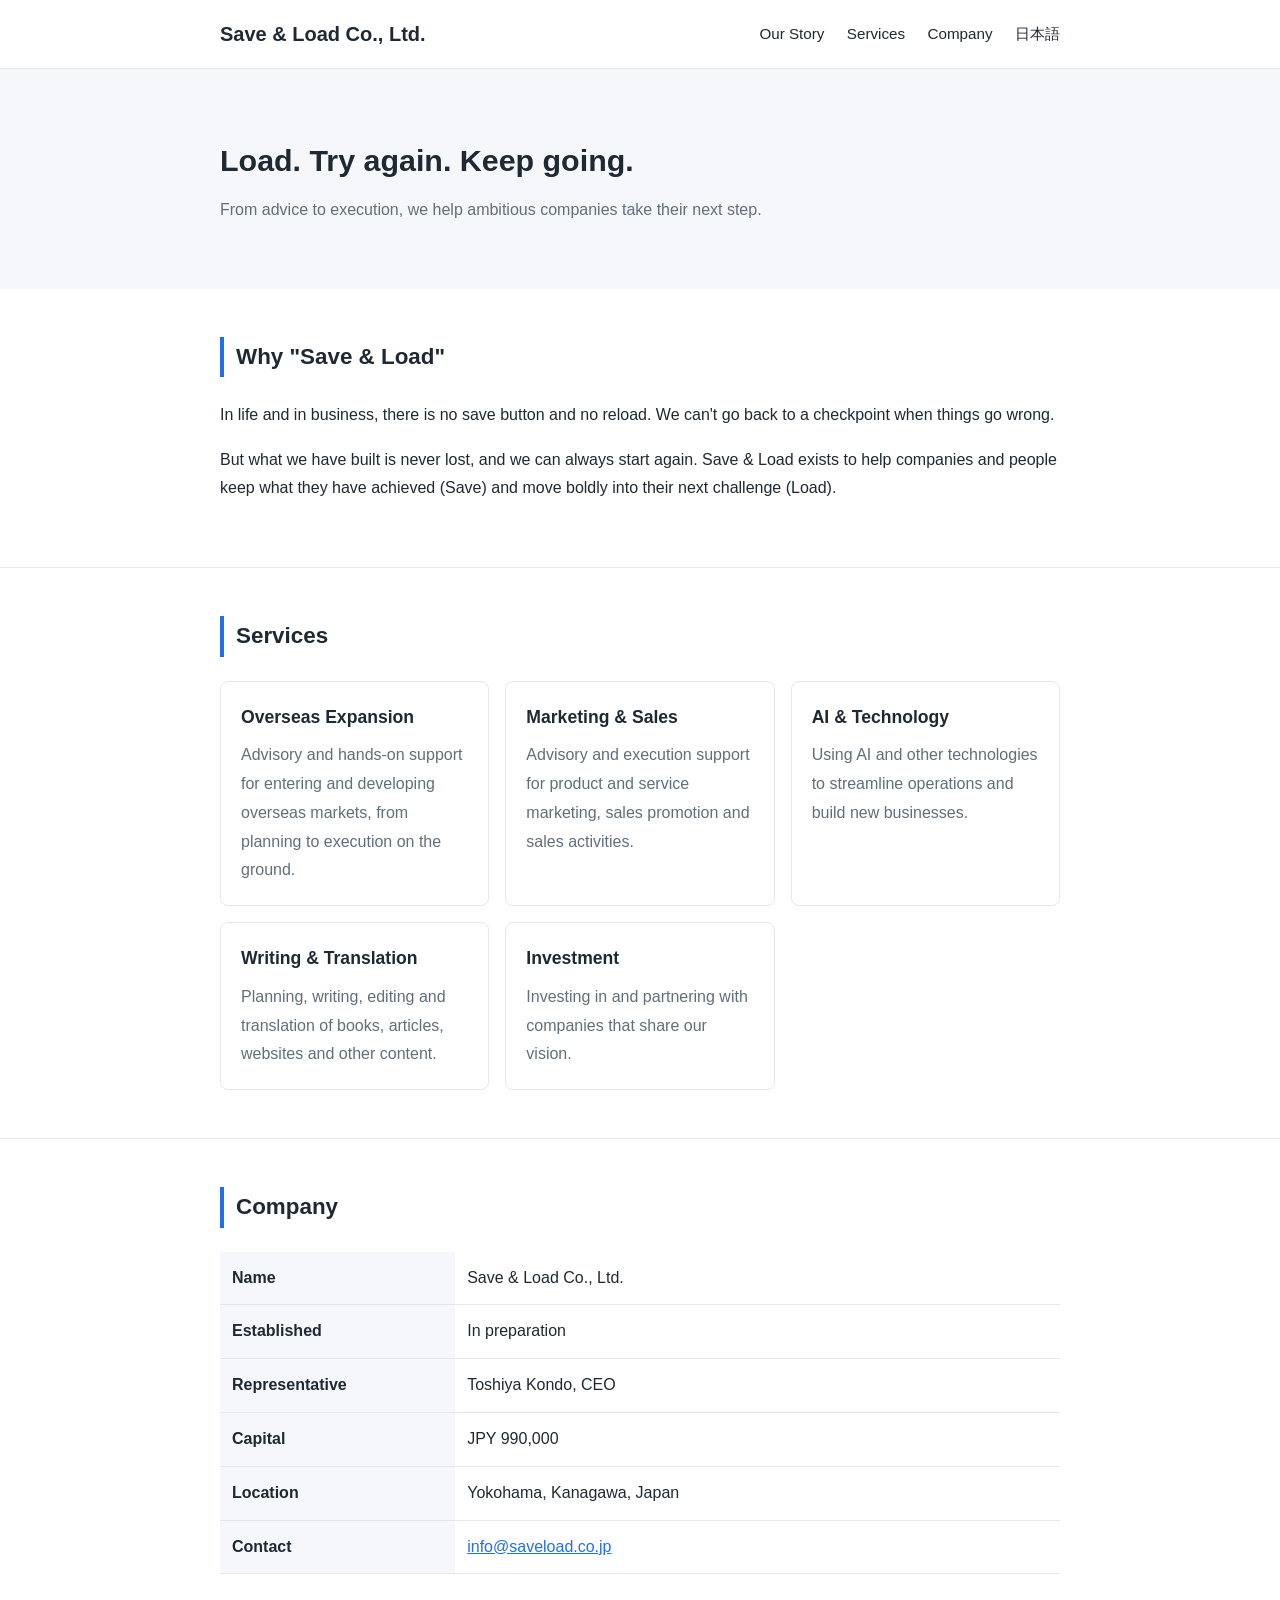
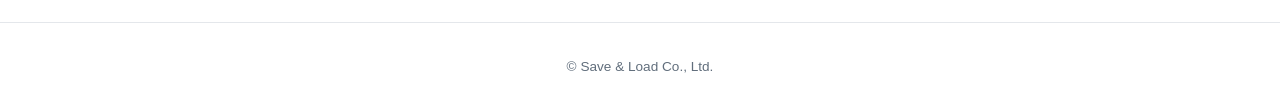
==== en/index.html @ 1bdacc50 "Add files via upload" ====
<!DOCTYPE html>
<html lang="en">
<head>
<meta charset="UTF-8">
<meta name="viewport" content="width=device-width,initial-scale=1">
<title>Save &amp; Load Co., Ltd.</title>
<meta name="description" content="Save & Load Co., Ltd. provides advisory and hands-on execution support for overseas expansion, marketing and sales, AI-driven efficiency and business development, and writing, editing and translation.">
<link rel="alternate" hreflang="ja" href="/">
<link rel="stylesheet" href="/style.css">
</head>
<body>
<header>
  <div class="wrap">
    <a class="logo" href="/en/">Save &amp; Load Co., Ltd.</a>
    <nav>
      <a href="#concept">Our Story</a>
      <a href="#business">Services</a>
      <a href="#about">Company</a>
      <a href="/">日本語</a>
    </nav>
  </div>
</header>

<div class="hero">
  <div class="wrap">
    <h1>Load. Try again. Keep going.</h1>
    <p>From advice to execution, we help ambitious companies take their next step.</p>
  </div>
</div>

<main>
  <section id="concept">
    <div class="wrap">
      <h2>Why "Save &amp; Load"</h2>
      <p>In life and in business, there is no save button and no reload. We can't go back to a checkpoint when things go wrong.</p>
      <p>But what we have built is never lost, and we can always start again. Save &amp; Load exists to help companies and people keep what they have achieved (Save) and move boldly into their next challenge (Load).</p>
    </div>
  </section>

  <section id="business">
    <div class="wrap">
      <h2>Services</h2>
      <div class="cards">
        <div class="card"><h3>Overseas Expansion</h3><p>Advisory and hands-on support for entering and developing overseas markets, from planning to execution on the ground.</p></div>
        <div class="card"><h3>Marketing &amp; Sales</h3><p>Advisory and execution support for product and service marketing, sales promotion and sales activities.</p></div>
        <div class="card"><h3>AI &amp; Technology</h3><p>Using AI and other technologies to streamline operations and build new businesses.</p></div>
        <div class="card"><h3>Writing &amp; Translation</h3><p>Planning, writing, editing and translation of books, articles, websites and other content.</p></div>
        <div class="card"><h3>Investment</h3><p>Investing in and partnering with companies that share our vision.</p></div>
      </div>
    </div>
  </section>

  <section id="about">
    <div class="wrap">
      <h2>Company</h2>
      <table>
        <tr><th>Name</th><td>Save &amp; Load Co., Ltd.</td></tr>
        <tr><th>Established</th><td>In preparation</td></tr>
        <tr><th>Representative</th><td>Toshiya Kondo, CEO</td></tr>
        <tr><th>Capital</th><td>JPY 990,000</td></tr>
        <tr><th>Location</th><td>Yokohama, Kanagawa, Japan</td></tr>
        <tr><th>Contact</th><td><a href="mailto:info@saveload.co.jp">info@saveload.co.jp</a></td></tr>
      </table>
    </div>
  </section>
</main>

<footer>
  <div class="wrap">&copy; Save &amp; Load Co., Ltd.</div>
</footer>
</body>
</html>
---- style.css ----
:root{--fg:#1f2933;--muted:#616e7c;--line:#e4e7eb;--accent:#1f6feb;--bg:#fff;--soft:#f5f7fa}
*{box-sizing:border-box}
body{margin:0;font-family:"Hiragino Kaku Gothic ProN","Hiragino Sans","Noto Sans JP",Meiryo,sans-serif;color:var(--fg);background:var(--bg);line-height:1.8}
a{color:var(--accent)}
.wrap{max-width:880px;margin:0 auto;padding:0 20px}
header{border-bottom:1px solid var(--line)}
header .wrap{display:flex;justify-content:space-between;align-items:center;flex-wrap:wrap;gap:8px;padding-top:16px;padding-bottom:16px}
.logo{font-weight:700;font-size:1.25rem;text-decoration:none;color:var(--fg)}
nav a{margin-left:18px;text-decoration:none;color:var(--fg);font-size:.95rem}
nav a:hover{color:var(--accent)}
.hero{background:var(--soft);padding:64px 0}
.hero h1{margin:0 0 8px;font-size:1.9rem}
.hero p{margin:0;color:var(--muted)}
section{padding:48px 0;border-bottom:1px solid var(--line)}
h2{font-size:1.4rem;margin:0 0 24px;padding-left:12px;border-left:4px solid var(--accent)}
table{width:100%;border-collapse:collapse}
th,td{text-align:left;vertical-align:top;padding:12px;border-bottom:1px solid var(--line)}
th{width:28%;background:var(--soft);font-weight:600}
.cards{display:grid;grid-template-columns:repeat(auto-fit,minmax(240px,1fr));gap:16px}
.card{border:1px solid var(--line);border-radius:8px;padding:20px}
.card h3{margin:0 0 8px;font-size:1.1rem}
.card p{margin:0;color:var(--muted)}
.notice-list{list-style:none;padding:0;margin:0}
.notice-list li{display:flex;gap:16px;padding:14px 0;border-bottom:1px solid var(--line);flex-wrap:wrap}
.notice-list time{color:var(--muted);min-width:110px}
.note{font-size:.9rem;color:var(--muted)}
footer{padding:32px 0;color:var(--muted);font-size:.85rem;text-align:center}
@media(max-width:600px){th,td{display:block;width:100%}th{border-bottom:none}nav a{margin:0 14px 0 0}}
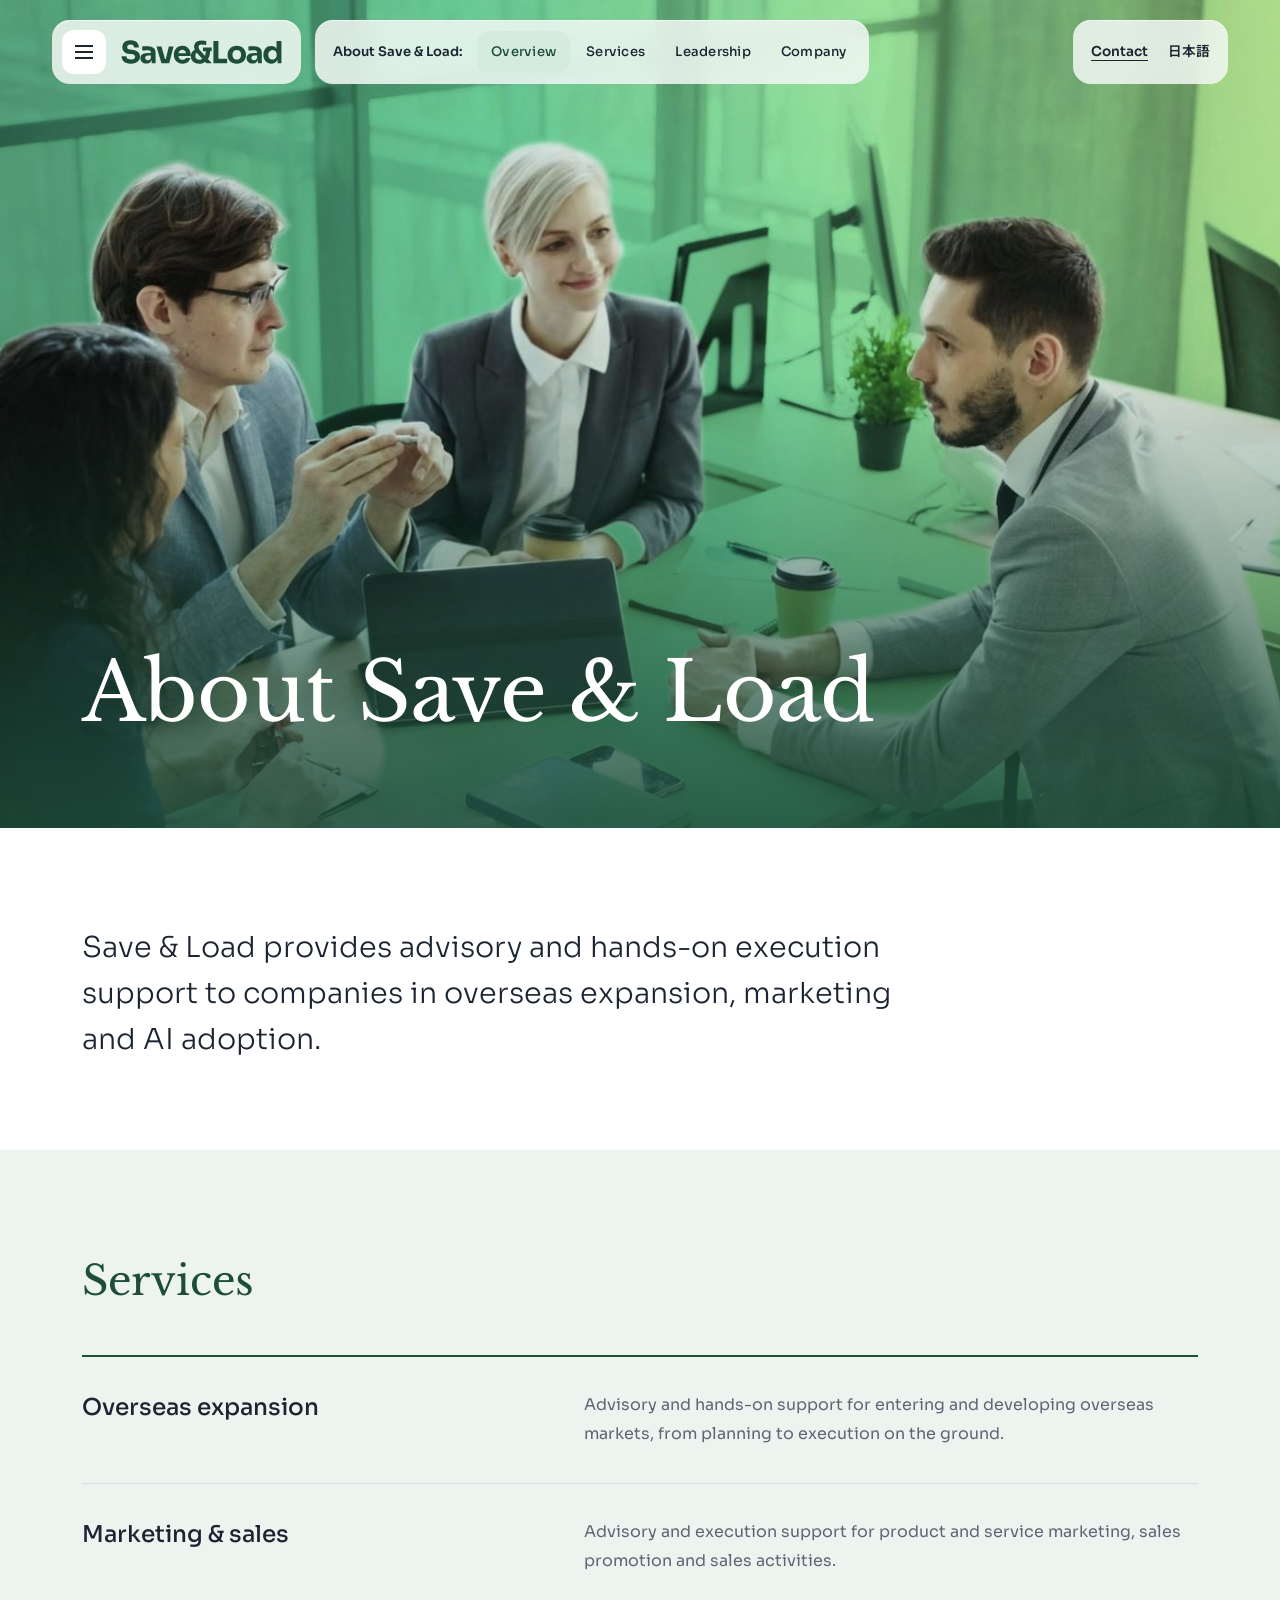
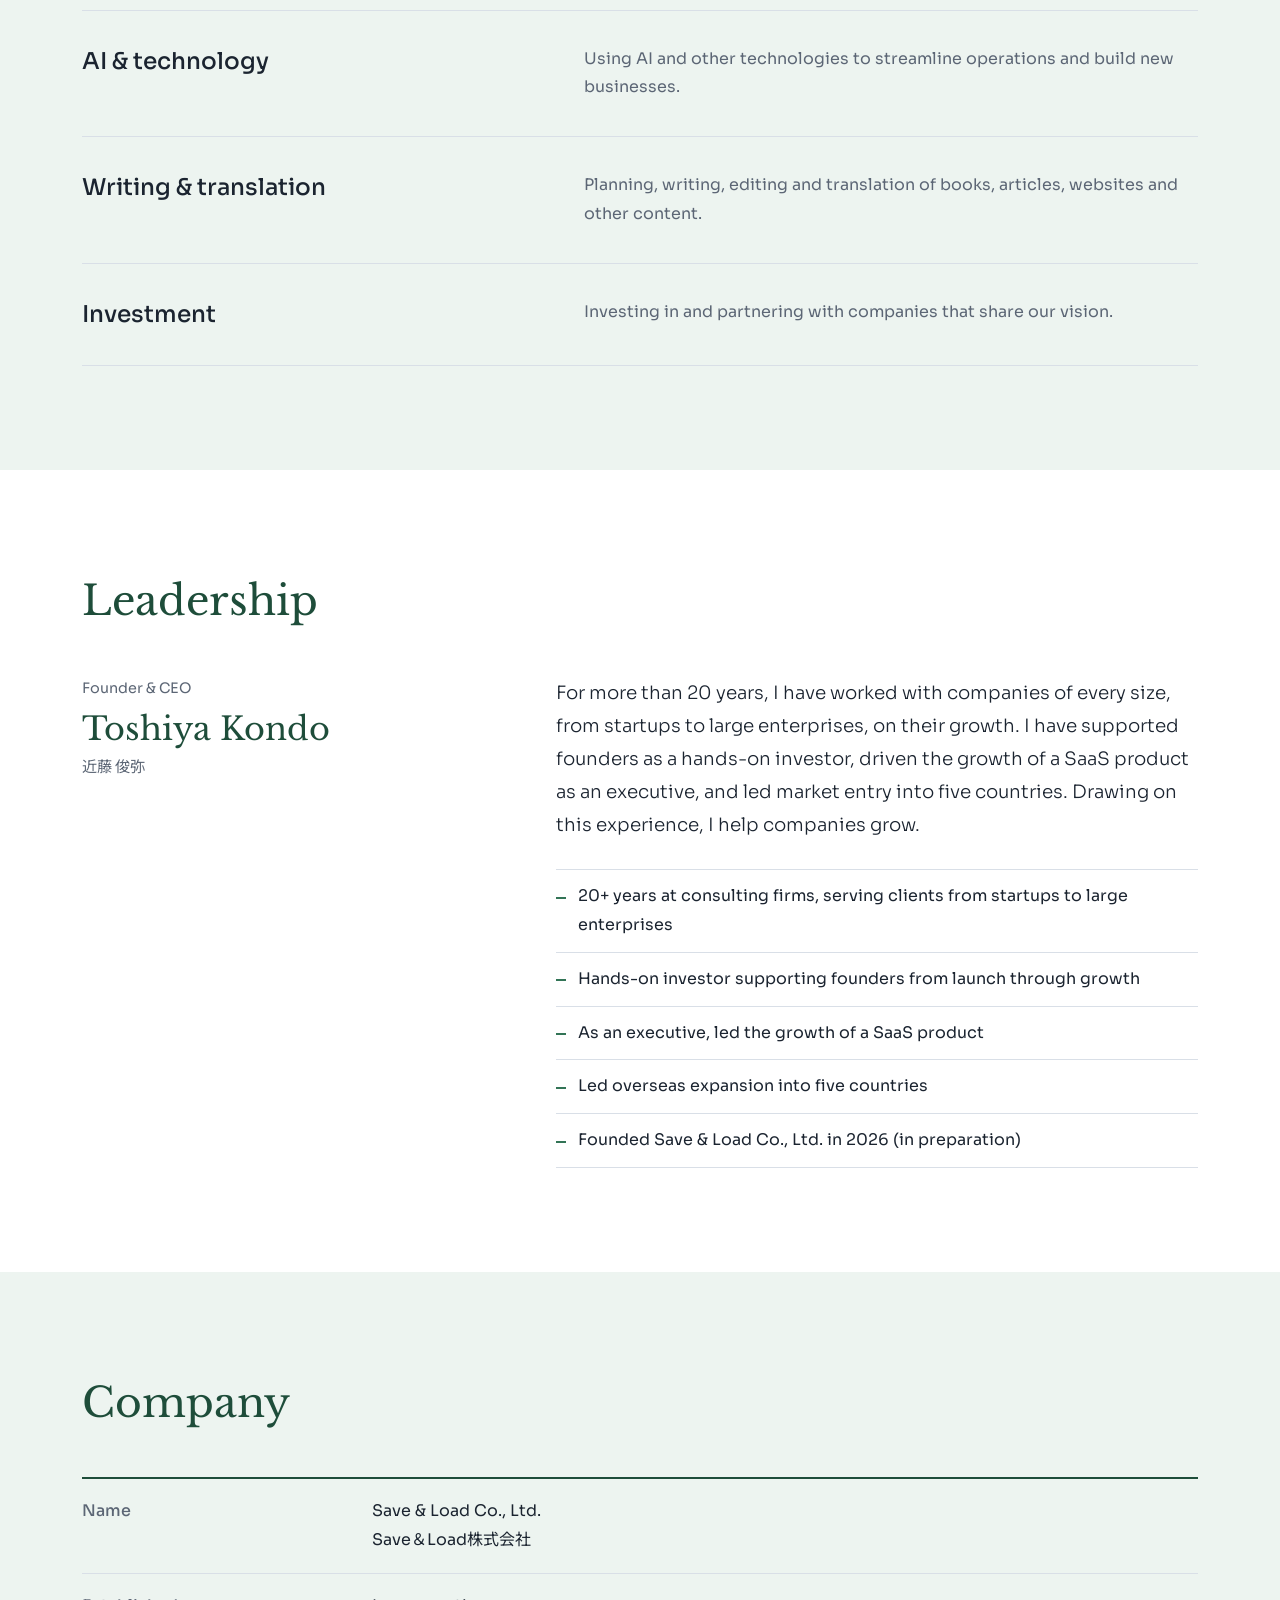
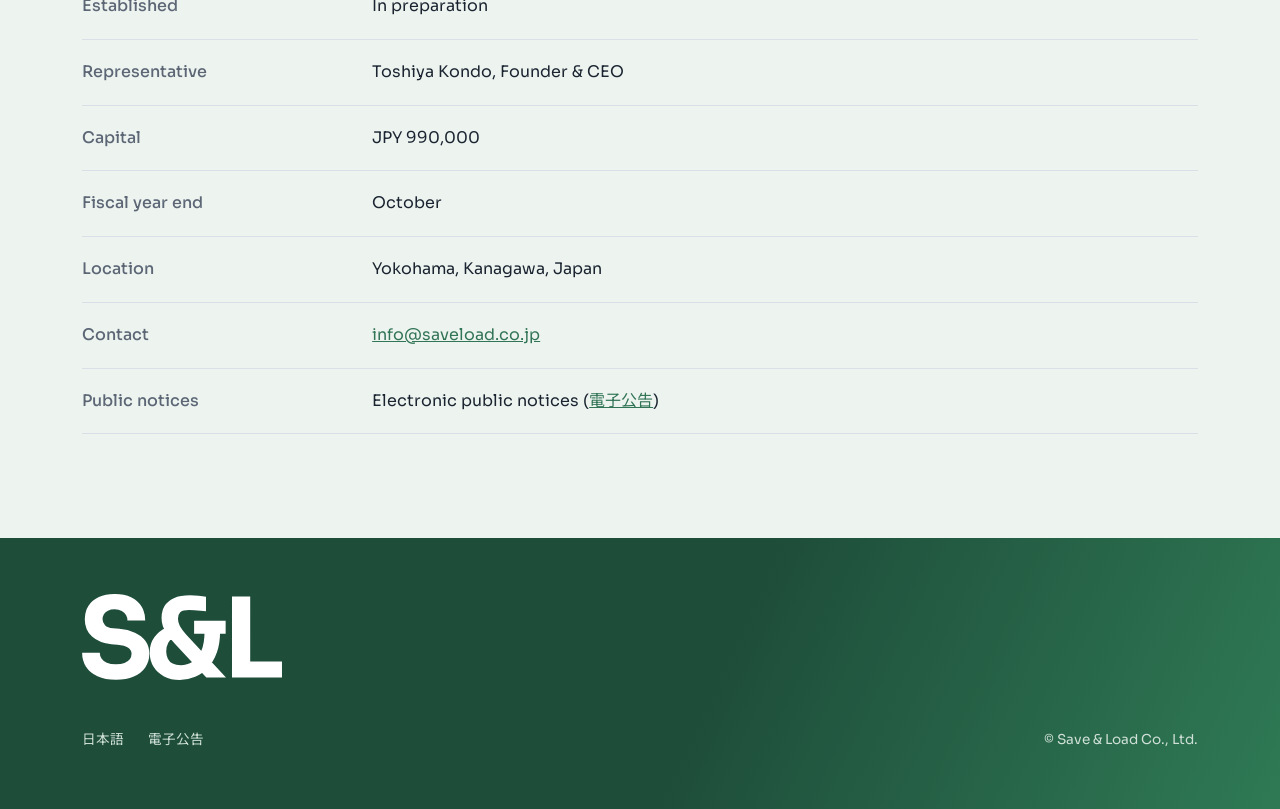
==== commit 9c15dd97: "Add files via upload" ====
--- a/en/index.html
+++ b/en/index.html
@@ -1,72 +1 @@
-<!DOCTYPE html>
-<html lang="en">
-<head>
-<meta charset="UTF-8">
-<meta name="viewport" content="width=device-width,initial-scale=1">
-<title>Save &amp; Load Co., Ltd.</title>
-<meta name="description" content="Save & Load Co., Ltd. provides advisory and hands-on execution support for overseas expansion, marketing and sales, AI-driven efficiency and business development, and writing, editing and translation.">
-<link rel="alternate" hreflang="ja" href="/">
-<link rel="stylesheet" href="/style.css">
-</head>
-<body>
-<header>
-  <div class="wrap">
-    <a class="logo" href="/en/">Save &amp; Load Co., Ltd.</a>
-    <nav>
-      <a href="#concept">Our Story</a>
-      <a href="#business">Services</a>
-      <a href="#about">Company</a>
-      <a href="/">日本語</a>
-    </nav>
-  </div>
-</header>
-
-<div class="hero">
-  <div class="wrap">
-    <h1>Load. Try again. Keep going.</h1>
-    <p>From advice to execution, we help ambitious companies take their next step.</p>
-  </div>
-</div>
-
-<main>
-  <section id="concept">
-    <div class="wrap">
-      <h2>Why "Save &amp; Load"</h2>
-      <p>In life and in business, there is no save button and no reload. We can't go back to a checkpoint when things go wrong.</p>
-      <p>But what we have built is never lost, and we can always start again. Save &amp; Load exists to help companies and people keep what they have achieved (Save) and move boldly into their next challenge (Load).</p>
-    </div>
-  </section>
-
-  <section id="business">
-    <div class="wrap">
-      <h2>Services</h2>
-      <div class="cards">
-        <div class="card"><h3>Overseas Expansion</h3><p>Advisory and hands-on support for entering and developing overseas markets, from planning to execution on the ground.</p></div>
-        <div class="card"><h3>Marketing &amp; Sales</h3><p>Advisory and execution support for product and service marketing, sales promotion and sales activities.</p></div>
-        <div class="card"><h3>AI &amp; Technology</h3><p>Using AI and other technologies to streamline operations and build new businesses.</p></div>
-        <div class="card"><h3>Writing &amp; Translation</h3><p>Planning, writing, editing and translation of books, articles, websites and other content.</p></div>
-        <div class="card"><h3>Investment</h3><p>Investing in and partnering with companies that share our vision.</p></div>
-      </div>
-    </div>
-  </section>
-
-  <section id="about">
-    <div class="wrap">
-      <h2>Company</h2>
-      <table>
-        <tr><th>Name</th><td>Save &amp; Load Co., Ltd.</td></tr>
-        <tr><th>Established</th><td>In preparation</td></tr>
-        <tr><th>Representative</th><td>Toshiya Kondo, CEO</td></tr>
-        <tr><th>Capital</th><td>JPY 990,000</td></tr>
-        <tr><th>Location</th><td>Yokohama, Kanagawa, Japan</td></tr>
-        <tr><th>Contact</th><td><a href="mailto:info@saveload.co.jp">info@saveload.co.jp</a></td></tr>
-      </table>
-    </div>
-  </section>
-</main>
-
-<footer>
-  <div class="wrap">&copy; Save &amp; Load Co., Ltd.</div>
-</footer>
-</body>
-</html>
+<!DOCTYPE html><html lang="en"><head><meta charset="UTF-8"><meta http-equiv="refresh" content="0; url=/"><link rel="canonical" href="https://saveload.co.jp/"><title>Save &amp; Load</title></head><body><a href="/">Save &amp; Load</a></body></html>
